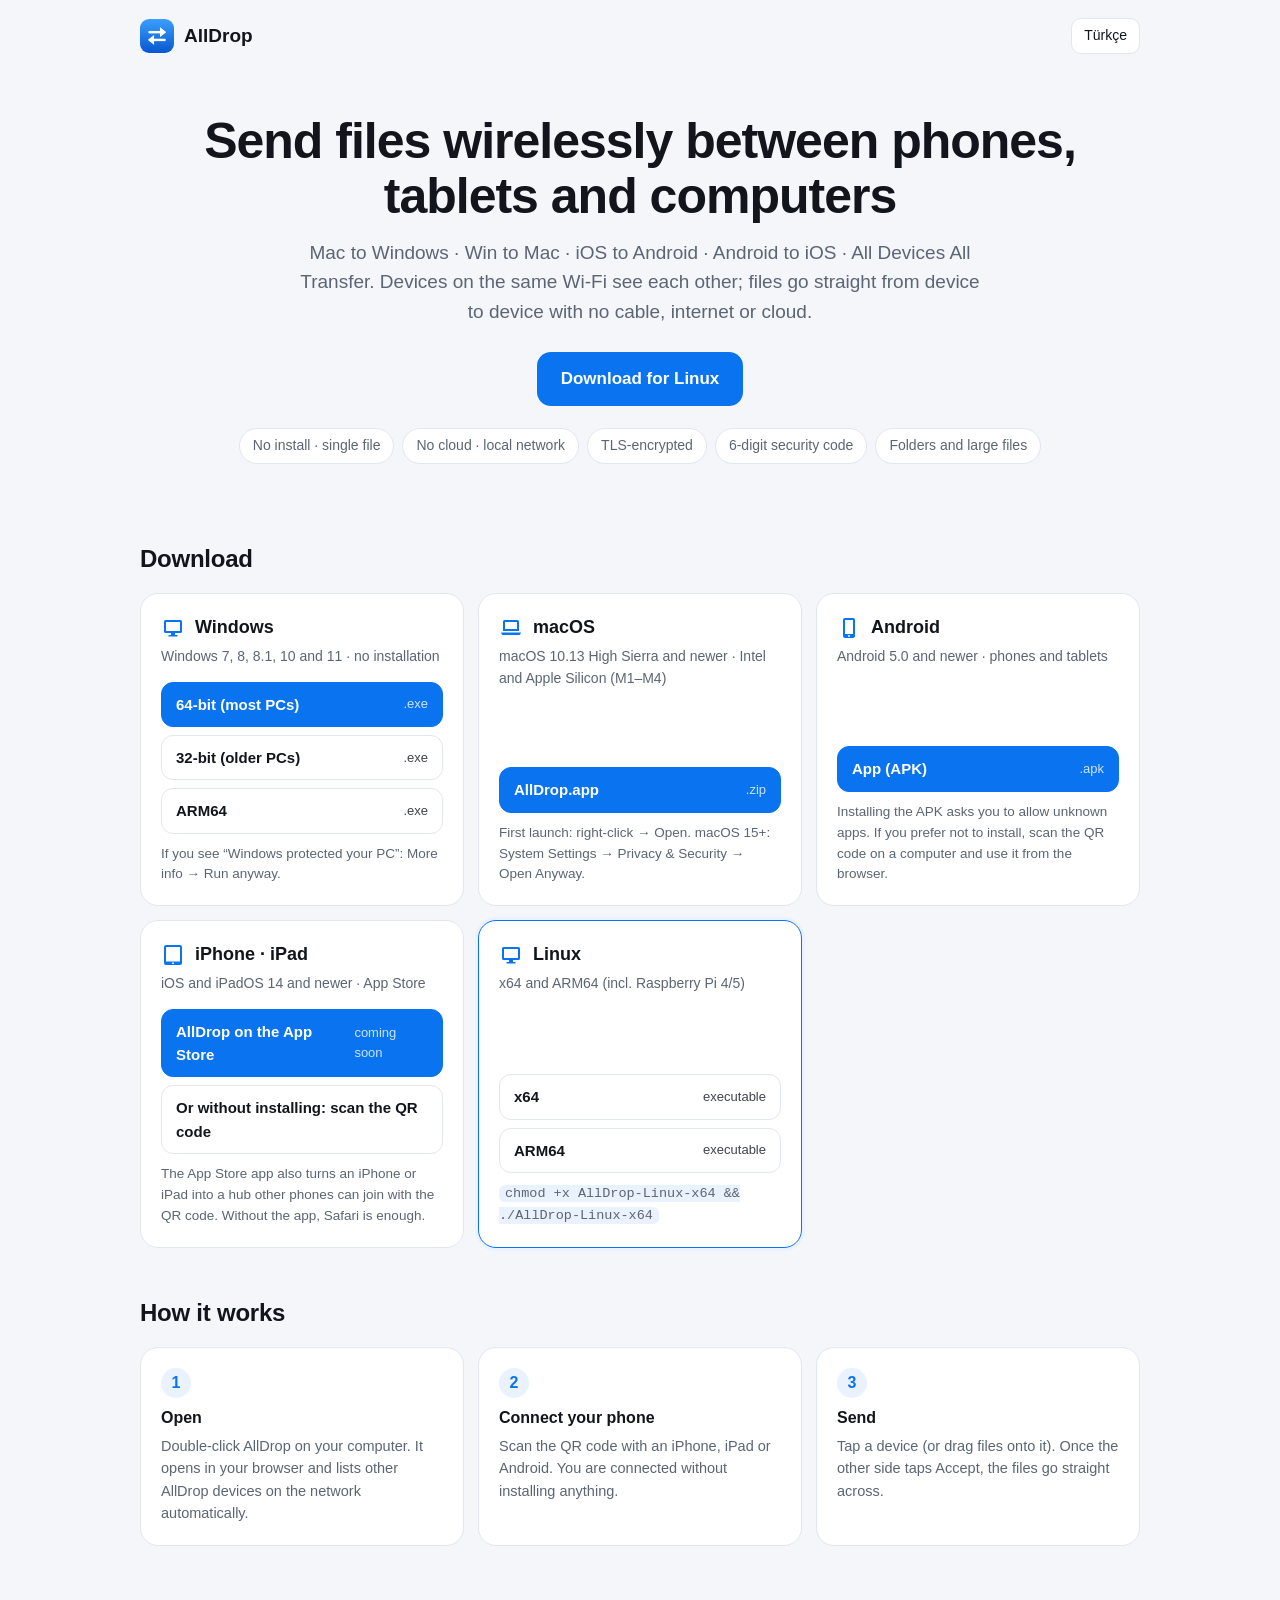
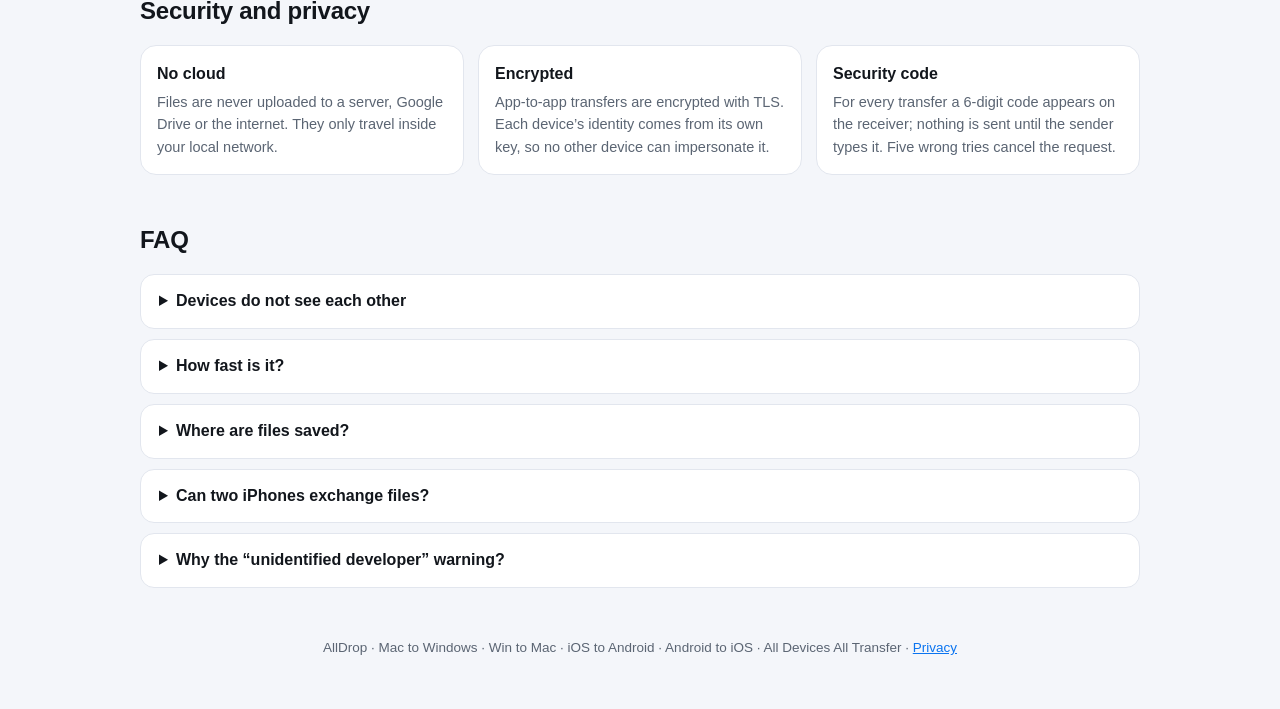
==== docs/index.html @ e640b865 "AllDrop: All Device 1.0.0" ====
<!doctype html>
<html lang="tr">
<head>
<meta charset="utf-8">
<meta name="viewport" content="width=device-width, initial-scale=1">
<title>AllDrop: All Device</title>
<meta name="description" content="Windows, Mac, Android, iPhone ve iPad arasında AirDrop gibi kablosuz dosya paylaşımı. Kurulum yok, bulut yok.">
<link rel="icon" type="image/png" href="icon-64.png">
<style>
:root {
  --bg: #f4f6fa; --card: #ffffff; --ink: #12161c; --muted: #5b6573; --line: #e2e6ee;
  --accent: #0a74f0; --accent-ink: #ffffff; --soft: #eaf2ff; --ok: #0f8a55;
}
@media (prefers-color-scheme: dark) {
  :root:not([data-theme="light"]) {
    --bg: #0e1116; --card: #161a21; --ink: #e9edf2; --muted: #9ba5b3; --line: #262d38;
    --accent: #3d95ff; --accent-ink: #ffffff; --soft: #15233a; --ok: #5fd39a;
  }
}
* { box-sizing: border-box; }
body { margin: 0; background: var(--bg); color: var(--ink); font: 16px/1.55 -apple-system, BlinkMacSystemFont, "Segoe UI", Roboto, "Helvetica Neue", Arial, sans-serif; }
a { color: var(--accent); }
.wrap { max-width: 1040px; margin: 0 auto; padding: 0 20px; }
header { display: flex; align-items: center; justify-content: space-between; padding: 18px 0; }
.logo { display: flex; align-items: center; gap: 10px; font-weight: 700; font-size: 19px; }
.logo img { width: 34px; height: 34px; border-radius: 9px; }
.lang { border: 1px solid var(--line); background: var(--card); color: var(--ink); border-radius: 10px; padding: 6px 12px; font: inherit; font-size: 14px; cursor: pointer; }
.hero { padding: 42px 0 30px; text-align: center; }
.hero h1 { font-size: clamp(30px, 5vw, 50px); line-height: 1.1; margin: 0 0 14px; letter-spacing: -.02em; }
.hero p { color: var(--muted); font-size: clamp(16px, 2.2vw, 19px); max-width: 700px; margin: 0 auto 26px; }
.cta { display: inline-flex; align-items: center; gap: 10px; background: var(--accent); color: var(--accent-ink); text-decoration: none; font-weight: 650; padding: 14px 24px; border-radius: 14px; font-size: 17px; }
.cta small { font-weight: 500; opacity: .85; }
.cta-note { color: var(--muted); font-size: 14px; margin-top: 12px; }
.pills { display: flex; flex-wrap: wrap; gap: 8px; justify-content: center; margin-top: 22px; }
.pill { border: 1px solid var(--line); background: var(--card); border-radius: 999px; padding: 6px 13px; font-size: 14px; color: var(--muted); }
h2 { font-size: 24px; margin: 46px 0 16px; letter-spacing: -.01em; }
.grid { display: grid; grid-template-columns: repeat(auto-fill, minmax(290px, 1fr)); gap: 14px; }
.card { background: var(--card); border: 1px solid var(--line); border-radius: 18px; padding: 20px; display: flex; flex-direction: column; }
.card.hl { border-color: var(--accent); box-shadow: 0 0 0 3px var(--soft); }
.card h3 { margin: 0 0 4px; font-size: 18px; display: flex; align-items: center; gap: 10px; }
.card h3 svg { width: 24px; height: 24px; color: var(--accent); flex-shrink: 0; }
.card .req { color: var(--muted); font-size: 14px; margin: 0 0 14px; }
.card .btns { display: flex; flex-direction: column; gap: 8px; margin-top: auto; }
.btn { display: flex; justify-content: space-between; align-items: center; text-decoration: none; border: 1px solid var(--line); border-radius: 12px; padding: 10px 14px; color: var(--ink); font-weight: 600; font-size: 15px; }
.btn:hover { border-color: var(--accent); }
.btn.primary { background: var(--accent); border-color: var(--accent); color: var(--accent-ink); }
.btn span { font-weight: 500; font-size: 13px; opacity: .8; }
.note { font-size: 13.5px; color: var(--muted); margin: 10px 0 0; }
.steps { counter-reset: s; display: grid; grid-template-columns: repeat(auto-fit, minmax(240px, 1fr)); gap: 14px; }
.step { background: var(--card); border: 1px solid var(--line); border-radius: 18px; padding: 20px; }
.step::before { counter-increment: s; content: counter(s); display: inline-flex; width: 30px; height: 30px; border-radius: 50%; background: var(--soft); color: var(--accent); align-items: center; justify-content: center; font-weight: 700; margin-bottom: 8px; }
.step h4 { margin: 0 0 4px; font-size: 16px; }
.step p { margin: 0; color: var(--muted); font-size: 14.5px; }
details { background: var(--card); border: 1px solid var(--line); border-radius: 14px; padding: 14px 18px; margin-bottom: 10px; }
summary { cursor: pointer; font-weight: 600; }
details p, details li { color: var(--muted); font-size: 15px; }
code { font-family: ui-monospace, SFMono-Regular, Menlo, Consolas, monospace; font-size: 13.5px; background: var(--soft); padding: 1px 6px; border-radius: 6px; }
.sec { display: grid; grid-template-columns: repeat(auto-fit, minmax(220px, 1fr)); gap: 14px; }
.sec div { background: var(--card); border: 1px solid var(--line); border-radius: 16px; padding: 16px; }
.sec b { display: block; margin-bottom: 4px; }
.sec p { margin: 0; color: var(--muted); font-size: 14.5px; }
footer { color: var(--muted); font-size: 13.5px; text-align: center; padding: 40px 0 50px; }
@media (max-width: 600px) { .wrap { padding: 0 16px; } .hero { padding-top: 22px; } }
</style>
</head>
<body>
<div class="wrap">
  <header>
    <div class="logo"><img src="icon-64.png" alt="">AllDrop</div>
    <button class="lang" id="lang" type="button">English</button>
  </header>

  <section class="hero">
    <h1 data-t="h1">Telefon, tablet ve bilgisayar arasında kablosuz dosya gönderin</h1>
    <p data-t="sub">Mac to Windows · Win to Mac · iOS to Android · Android to iOS · All Devices All Transfer. Aynı Wi-Fi'deki cihazlar birbirini görür; dosyalar kablo, internet ya da bulut olmadan doğrudan cihazdan cihaza gider.</p>
    <a class="cta" id="cta" href="#indir"><span data-t="ctaAll">İndirmeler</span></a>
    <div class="cta-note" id="ctaNote"></div>
    <div class="pills">
      <span class="pill" data-t="p1">Kurulum yok · tek dosya</span>
      <span class="pill" data-t="p2">Bulut yok · yerel ağ</span>
      <span class="pill" data-t="p3">TLS şifreli</span>
      <span class="pill" data-t="p4">6 haneli güvenlik kodu</span>
      <span class="pill" data-t="p5">Klasör ve büyük dosya</span>
    </div>
  </section>

  <h2 id="indir" data-t="dl">İndir</h2>
  <div class="grid">
    <div class="card" data-os="windows">
      <h3><svg viewBox="0 0 24 24"><path fill="currentColor" d="M4.5 4h15A1.5 1.5 0 0 1 21 5.5v10a1.5 1.5 0 0 1-1.5 1.5H14v2h2.5v1.5h-9V19H10v-2H4.5A1.5 1.5 0 0 1 3 15.5v-10A1.5 1.5 0 0 1 4.5 4zM5 6v9h14V6H5z"/></svg>Windows</h3>
      <p class="req" data-t="winReq">Windows 7, 8, 8.1, 10 ve 11 · kurulum gerektirmez</p>
      <div class="btns">
        <a class="btn primary" data-file="AllDrop-Windows-64bit.exe" href="#"><b data-t="w64">64 bit (çoğu bilgisayar)</b><span>.exe</span></a>
        <a class="btn" data-file="AllDrop-Windows-32bit.exe" href="#"><b data-t="w32">32 bit (eski bilgisayarlar)</b><span>.exe</span></a>
        <a class="btn" data-file="AllDrop-Windows-ARM64.exe" href="#"><b>ARM64</b><span>.exe</span></a>
      </div>
      <p class="note" data-t="winNote">“Windows bilgisayarınızı korudu” uyarısında: Ek bilgi → Yine de çalıştır.</p>
    </div>
    <div class="card" data-os="mac">
      <h3><svg viewBox="0 0 24 24"><path fill="currentColor" d="M5.5 4h13A1.5 1.5 0 0 1 20 5.5V15H4V5.5A1.5 1.5 0 0 1 5.5 4zM6 6v7h12V6H6zM2 16.5h20l-.6 1.6a1.5 1.5 0 0 1-1.4.9H4a1.5 1.5 0 0 1-1.4-.9L2 16.5z"/></svg>macOS</h3>
      <p class="req" data-t="macReq">macOS 10.13 High Sierra ve sonrası · Intel ve Apple Silicon (M1–M4)</p>
      <div class="btns">
        <a class="btn primary" data-file="AllDrop-macOS.zip" href="#"><b data-t="macBtn">AllDrop.app</b><span>.zip</span></a>
      </div>
      <p class="note" data-t="macNote">İlk açılışta: sağ tık → Aç. macOS 15+: Sistem Ayarları → Gizlilik ve Güvenlik → Yine de Aç.</p>
    </div>
    <div class="card" data-os="android">
      <h3><svg viewBox="0 0 24 24"><path fill="currentColor" d="M8 2h8a2 2 0 0 1 2 2v16a2 2 0 0 1-2 2H8a2 2 0 0 1-2-2V4a2 2 0 0 1 2-2zm0 2v14h8V4H8zm4 15a1 1 0 1 0 0 2 1 1 0 0 0 0-2z"/></svg>Android</h3>
      <p class="req" data-t="andReq">Android 5.0 ve sonrası · telefon ve tablet</p>
      <div class="btns">
        <a class="btn primary" data-file="AllDrop-Android.apk" data-ci="1" href="#"><b data-t="apk">Uygulama (APK)</b><span>.apk</span></a>
      </div>
      <p class="note" data-t="andNote">APK yüklerken “bilinmeyen uygulamalara izin ver” istenir. Kurmak istemezseniz bilgisayardaki QR kodu okutup tarayıcıdan da kullanabilirsiniz.</p>
    </div>
    <div class="card" data-os="ios">
      <h3><svg viewBox="0 0 24 24"><path fill="currentColor" d="M5 2h14a2 2 0 0 1 2 2v16a2 2 0 0 1-2 2H5a2 2 0 0 1-2-2V4a2 2 0 0 1 2-2zm0 2v14.5h14V4H5zm7 15.3a.9.9 0 1 0 0 1.8.9.9 0 0 0 0-1.8z"/></svg>iPhone · iPad</h3>
      <p class="req" data-t="iosReq">iOS ve iPadOS 14 ve sonrası · App Store</p>
      <div class="btns">
        <a class="btn primary" id="appStore" href="#"><b data-t="iosBtn">App Store'da AllDrop</b><span data-t="soon">yakında</span></a>
        <div class="btn"><b data-t="iosWeb">Ya da kurmadan: QR kodu kamerayla okutun</b></div>
      </div>
      <p class="note" data-t="iosNote">App Store uygulaması iPhone ve iPad'i de bir merkez yapar: diğer telefonlar ona QR ile bağlanabilir. Uygulamasız kullanımda Safari yeterlidir.</p>
    </div>
    <div class="card" data-os="linux">
      <h3><svg viewBox="0 0 24 24"><path fill="currentColor" d="M4.5 4h15A1.5 1.5 0 0 1 21 5.5v10a1.5 1.5 0 0 1-1.5 1.5H14v2h2.5v1.5h-9V19H10v-2H4.5A1.5 1.5 0 0 1 3 15.5v-10A1.5 1.5 0 0 1 4.5 4zM5 6v9h14V6H5z"/></svg>Linux</h3>
      <p class="req" data-t="linReq">x64 ve ARM64 (Raspberry Pi 4/5 dahil)</p>
      <div class="btns">
        <a class="btn" data-file="AllDrop-Linux-x64" href="#"><b>x64</b><span data-t="bin">çalıştırılabilir dosya</span></a>
        <a class="btn" data-file="AllDrop-Linux-ARM64" href="#"><b>ARM64</b><span data-t="bin">çalıştırılabilir dosya</span></a>
      </div>
      <p class="note"><code>chmod +x AllDrop-Linux-x64 && ./AllDrop-Linux-x64</code></p>
    </div>
  </div>

  <h2 data-t="how">Nasıl kullanılır?</h2>
  <div class="steps">
    <div class="step"><h4 data-t="s1h">Açın</h4><p data-t="s1">Bilgisayarda AllDrop'e çift tıklayın. Tarayıcınızda AllDrop ekranı açılır; aynı ağdaki diğer AllDrop'ler kendiliğinden listelenir.</p></div>
    <div class="step"><h4 data-t="s2h">Telefonu bağlayın</h4><p data-t="s2">iPhone, iPad ya da Android ile ekrandaki QR kodu okutun. Hiçbir şey kurmadan bağlanırsınız.</p></div>
    <div class="step"><h4 data-t="s3h">Gönderin</h4><p data-t="s3">Bir cihaza dokunun (ya da dosyaları üzerine sürükleyin). Karşı taraf “Kabul et” deyince dosyalar doğrudan aktarılır.</p></div>
  </div>

  <h2 data-t="secH">Güvenlik ve gizlilik</h2>
  <div class="sec">
    <div><b data-t="sec1h">Bulut yok</b><p data-t="sec1">Dosyalar hiçbir sunucuya, Google Drive'a ya da internete yüklenmez. Yalnızca yerel ağınızda dolaşır.</p></div>
    <div><b data-t="sec2h">Şifreli</b><p data-t="sec2">Uygulamalar arası aktarım TLS ile şifrelenir. Her cihazın kimliği kendi anahtarından türetilir, başka bir cihaz onu taklit edemez.</p></div>
    <div><b data-t="sec3h">Güvenlik kodu</b><p data-t="sec3">Her gönderimde alıcının ekranında 6 haneli bir kod çıkar; gönderen bu kodu girmeden aktarım başlamaz. Beş yanlış denemede istek iptal olur.</p></div>
  </div>

  <h2 data-t="faqH">Sık sorulanlar</h2>
  <details><summary data-t="f1q">Cihazlar birbirini görmüyor</summary><p data-t="f1a">İki cihazın da aynı Wi-Fi ağında olduğundan emin olun (misafir ağları cihazları birbirinden ayırabilir). Windows'ta Ayarlar → “Windows Güvenlik Duvarı izni ver” düğmesini kullanın. Hâlâ görünmüyorsa Ayarlar → “IP adresiyle cihaz ekle” ile karşı cihazın adresini yazın.</p></details>
  <details><summary data-t="f2q">Ne kadar hızlı?</summary><p data-t="f2a">Ağınızın izin verdiği en yüksek hızda. Uygulama tek başına saniyede yüzlerce MB aktarabiliyor; gerçek sınır Wi-Fi'nizdir. 5 GHz ya da Wi-Fi 6 ağlarda saniyede 30–100 MB tipiktir; kablolu bağlantı daha da hızlıdır.</p></details>
  <details><summary data-t="f3q">Dosyalar nereye kaydedilir?</summary><p data-t="f3a">Bilgisayarda İndirilenler/AllDrop klasörüne (Ayarlar'dan değiştirilebilir). Android'de Download/AllDrop klasörüne. iPhone/iPad'de dosyaya dokunup “İndir” dediğinizde Dosyalar uygulamasına; fotoğrafları “Aç” ile açıp Fotoğraflar'a kaydedebilirsiniz.</p></details>
  <details><summary data-t="f4q">İki iPhone arasında gönderebilir miyim?</summary><p data-t="f4a">Evet, ağda AllDrop açık bir bilgisayar ya da Android telefon olduğunda. İki iPhone da onun QR kodunu okutur ve birbirini listede görür. Aktarım yine yalnızca yerel ağ içinde olur. iPhone'lar arka planda sunucu çalıştıramadığı için bu aracı cihaz gerekir.</p></details>
  <details><summary data-t="f5q">Neden “tanınmayan geliştirici” uyarısı çıkıyor?</summary><p data-t="f5a">Uygulama ücretli Apple/Microsoft imza sertifikalarıyla imzalanmadığı için işletim sistemi ilk açılışta bir kez sorar. Kaynak kodu açıktır; dosyaların SHA-256 değerleri SHA256SUMS.txt içindedir.</p></details>

  <footer>AllDrop · <span data-t="foot">Mac to Windows · Win to Mac · iOS to Android · Android to iOS · All Devices All Transfer</span> · <a href="privacy.html" data-t="privacy">Gizlilik</a></footer>
</div>

<script>
// Set REPO to "owner/repository" to point the buttons at GitHub Releases.
// On GitHub Pages it is detected automatically; otherwise files are expected in ./downloads/.
var REPO = '';
// Set to the App Store link once the app is live, e.g. https://apps.apple.com/app/id1234567890
var APP_STORE = '';
var EN = {
  h1: 'Send files wirelessly between phones, tablets and computers',
  sub: 'Mac to Windows · Win to Mac · iOS to Android · Android to iOS · All Devices All Transfer. Devices on the same Wi-Fi see each other; files go straight from device to device with no cable, internet or cloud.',
  ctaAll: 'Downloads', p1: 'No install · single file', p2: 'No cloud · local network', p3: 'TLS-encrypted', p4: '6-digit security code', p5: 'Folders and large files',
  dl: 'Download', winReq: 'Windows 7, 8, 8.1, 10 and 11 · no installation', w64: '64-bit (most PCs)', w32: '32-bit (older PCs)',
  winNote: 'If you see “Windows protected your PC”: More info → Run anyway.',
  macReq: 'macOS 10.13 High Sierra and newer · Intel and Apple Silicon (M1–M4)', macBtn: 'AllDrop.app',
  macNote: 'First launch: right-click → Open. macOS 15+: System Settings → Privacy & Security → Open Anyway.',
  andReq: 'Android 5.0 and newer · phones and tablets', apk: 'App (APK)',
  andNote: 'Installing the APK asks you to allow unknown apps. If you prefer not to install, scan the QR code on a computer and use it from the browser.',
  iosReq: 'iOS and iPadOS 14 and newer · App Store', iosBtn: 'AllDrop on the App Store', soon: 'coming soon', iosWeb: 'Or without installing: scan the QR code',
  iosNote: 'The App Store app also turns an iPhone or iPad into a hub other phones can join with the QR code. Without the app, Safari is enough.',
  linReq: 'x64 and ARM64 (incl. Raspberry Pi 4/5)', bin: 'executable',
  how: 'How it works', s1h: 'Open', s1: 'Double-click AllDrop on your computer. It opens in your browser and lists other AllDrop devices on the network automatically.',
  s2h: 'Connect your phone', s2: 'Scan the QR code with an iPhone, iPad or Android. You are connected without installing anything.',
  s3h: 'Send', s3: 'Tap a device (or drag files onto it). Once the other side taps Accept, the files go straight across.',
  secH: 'Security and privacy', sec1h: 'No cloud', sec1: 'Files are never uploaded to a server, Google Drive or the internet. They only travel inside your local network.',
  sec2h: 'Encrypted', sec2: 'App-to-app transfers are encrypted with TLS. Each device’s identity comes from its own key, so no other device can impersonate it.',
  sec3h: 'Security code', sec3: 'For every transfer a 6-digit code appears on the receiver; nothing is sent until the sender types it. Five wrong tries cancel the request.',
  faqH: 'FAQ', f1q: 'Devices do not see each other',
  f1a: 'Make sure both are on the same Wi-Fi (guest networks may isolate devices). On Windows use Settings → “Allow through Windows Firewall”. If needed, use Settings → “Add a device by IP address”.',
  f2q: 'How fast is it?', f2a: 'As fast as your network allows. The app itself moves hundreds of MB per second; your Wi-Fi is the real limit. 30–100 MB/s is typical on 5 GHz or Wi-Fi 6, and wired is faster still.',
  f3q: 'Where are files saved?', f3a: 'On computers in Downloads/AllDrop (changeable in Settings). On Android in Download/AllDrop. On iPhone/iPad tap Download to save to the Files app, or Open a photo to save it to Photos.',
  f4q: 'Can two iPhones exchange files?', f4a: 'Yes, when a computer or Android phone running AllDrop is on the network: both iPhones scan its QR code and see each other. Transfers still stay inside the local network; the helper is needed because iPhones cannot run a background server.',
  f5q: 'Why the “unidentified developer” warning?', f5a: 'The app is not signed with paid Apple/Microsoft certificates, so the system asks once on first launch. The source code is open and SHA-256 checksums are in SHA256SUMS.txt.',
  foot: 'Mac to Windows · Win to Mac · iOS to Android · Android to iOS · All Devices All Transfer', privacy: 'Privacy'
};
var TR = {};
var nodes = document.querySelectorAll('[data-t]');
for (var i = 0; i < nodes.length; i++) TR[nodes[i].getAttribute('data-t')] = nodes[i].innerHTML;
var lang = (navigator.language || 'tr').toLowerCase().indexOf('tr') === 0 ? 'tr' : 'en';
try { lang = localStorage.getItem('ad_site_lang') || lang; } catch (e) {}

function base() {
  if (REPO) return 'https://github.com/' + REPO + '/releases/latest/download/';
  var h = location.hostname;
  if (/\.github\.io$/.test(h)) {
    var owner = h.split('.')[0];
    var repo = location.pathname.split('/')[1] || h;
    return 'https://github.com/' + owner + '/' + repo + '/releases/latest/download/';
  }
  return 'downloads/';
}
function detect() {
  var ua = navigator.userAgent;
  if (/iPhone|iPad|iPod/.test(ua) || (/Macintosh/.test(ua) && navigator.maxTouchPoints > 1)) return 'ios';
  if (/Android/.test(ua)) return 'android';
  if (/Windows/.test(ua)) return 'windows';
  if (/Macintosh/.test(ua)) return 'mac';
  if (/Linux|X11/.test(ua)) return 'linux';
  return '';
}
function apply() {
  var dict = lang === 'en' ? EN : TR;
  for (var i = 0; i < nodes.length; i++) {
    var k = nodes[i].getAttribute('data-t');
    if (dict[k]) nodes[i].innerHTML = dict[k];
  }
  document.documentElement.lang = lang;
  document.getElementById('lang').textContent = lang === 'en' ? 'Türkçe' : 'English';
  var os = detect(), cta = document.getElementById('cta'), note = document.getElementById('ctaNote');
  var labels = {
    windows: [lang === 'en' ? 'Download for Windows' : 'Windows için indir', 'AllDrop-Windows-64bit.exe'],
    mac: [lang === 'en' ? 'Download for Mac' : 'Mac için indir', 'AllDrop-macOS.zip'],
    android: [lang === 'en' ? 'Download for Android' : 'Android için indir', 'AllDrop-Android.apk'],
    linux: [lang === 'en' ? 'Download for Linux' : 'Linux için indir', 'AllDrop-Linux-x64']
  };
  if (labels[os]) {
    cta.innerHTML = labels[os][0];
    cta.href = base() + labels[os][1];
    note.textContent = '';
  } else if (os === 'ios') {
    cta.innerHTML = lang === 'en' ? 'AllDrop for iPhone and iPad' : 'iPhone ve iPad için AllDrop';
    cta.href = APP_STORE || '#indir';
    note.textContent = APP_STORE ? '' : (lang === 'en' ? 'Coming to the App Store. Until then, scan the QR code shown by AllDrop on another device.' : 'App Store’a geliyor. O zamana kadar başka bir cihazdaki AllDrop QR kodunu okutun.');
  }
  var cards = document.querySelectorAll('[data-os]');
  for (var c = 0; c < cards.length; c++) cards[c].className = 'card' + (cards[c].getAttribute('data-os') === os ? ' hl' : '');
  var as = document.getElementById('appStore');
  if (APP_STORE) { as.href = APP_STORE; as.querySelector('span').textContent = ''; } else { as.removeAttribute('href'); }
  var links = document.querySelectorAll('[data-file]');
  for (var l = 0; l < links.length; l++) links[l].href = base() + links[l].getAttribute('data-file');
}
document.getElementById('lang').onclick = function () {
  lang = lang === 'en' ? 'tr' : 'en';
  try { localStorage.setItem('ad_site_lang', lang); } catch (e) {}
  apply();
};
apply();
</script>
</body>
</html>
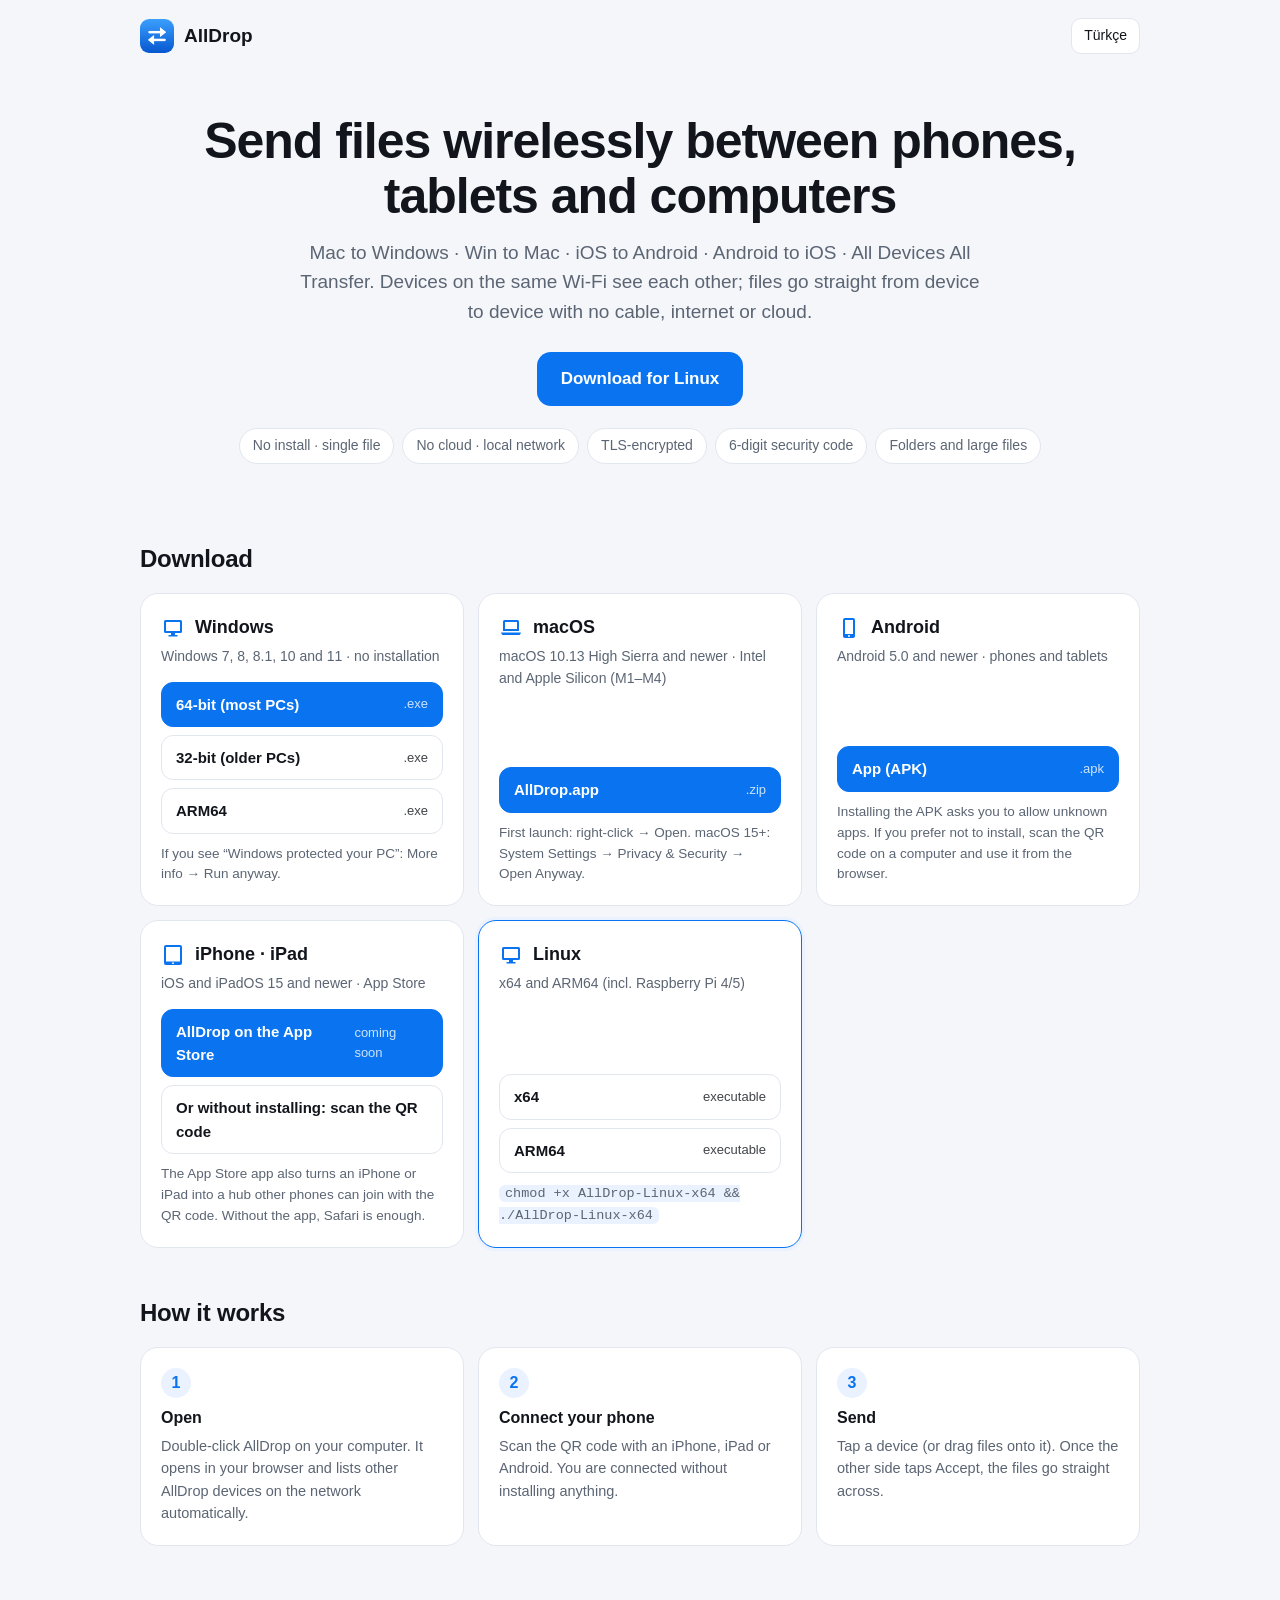
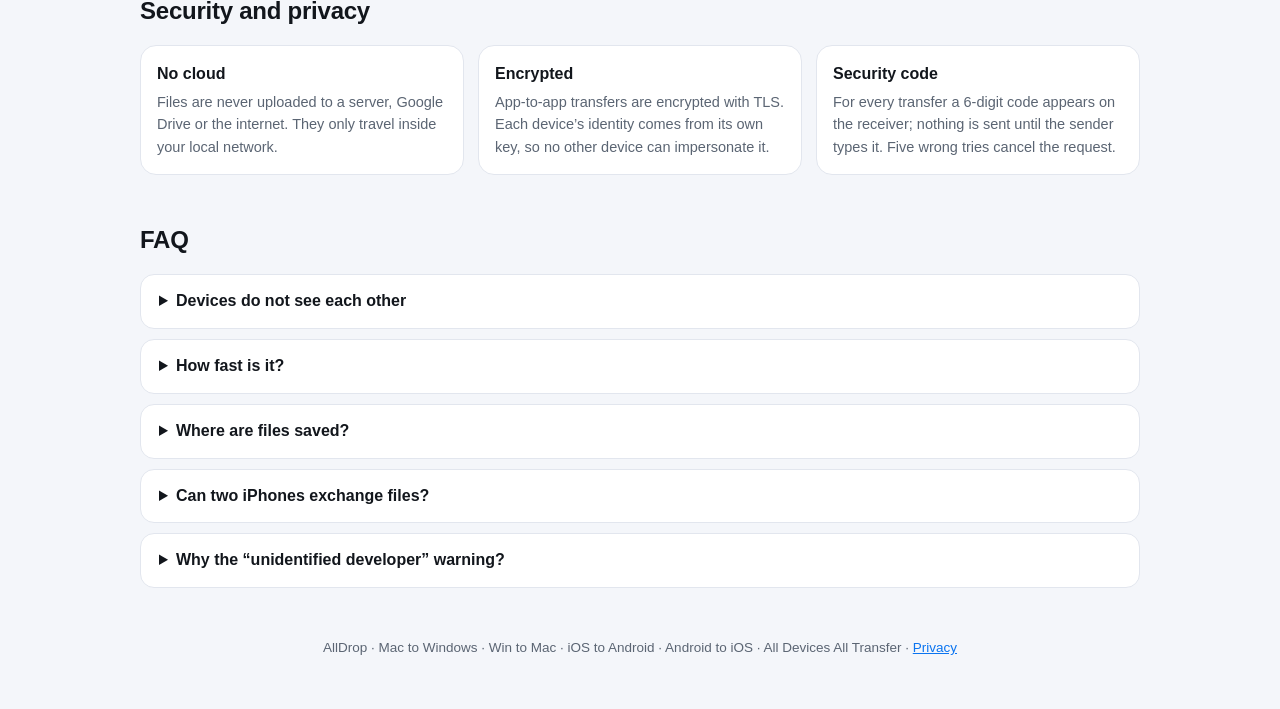
==== commit b24c7133: "Fix release upload, build iOS on macOS 26 (Xcode 26), iOS 15+" ====
--- a/docs/index.html
+++ b/docs/index.html
@@ -114,7 +114,7 @@
     </div>
     <div class="card" data-os="ios">
       <h3><svg viewBox="0 0 24 24"><path fill="currentColor" d="M5 2h14a2 2 0 0 1 2 2v16a2 2 0 0 1-2 2H5a2 2 0 0 1-2-2V4a2 2 0 0 1 2-2zm0 2v14.5h14V4H5zm7 15.3a.9.9 0 1 0 0 1.8.9.9 0 0 0 0-1.8z"/></svg>iPhone · iPad</h3>
-      <p class="req" data-t="iosReq">iOS ve iPadOS 14 ve sonrası · App Store</p>
+      <p class="req" data-t="iosReq">iOS ve iPadOS 15 ve sonrası · App Store</p>
       <div class="btns">
         <a class="btn primary" id="appStore" href="#"><b data-t="iosBtn">App Store'da AllDrop</b><span data-t="soon">yakında</span></a>
         <div class="btn"><b data-t="iosWeb">Ya da kurmadan: QR kodu kamerayla okutun</b></div>
@@ -172,7 +172,7 @@
   macNote: 'First launch: right-click → Open. macOS 15+: System Settings → Privacy & Security → Open Anyway.',
   andReq: 'Android 5.0 and newer · phones and tablets', apk: 'App (APK)',
   andNote: 'Installing the APK asks you to allow unknown apps. If you prefer not to install, scan the QR code on a computer and use it from the browser.',
-  iosReq: 'iOS and iPadOS 14 and newer · App Store', iosBtn: 'AllDrop on the App Store', soon: 'coming soon', iosWeb: 'Or without installing: scan the QR code',
+  iosReq: 'iOS and iPadOS 15 and newer · App Store', iosBtn: 'AllDrop on the App Store', soon: 'coming soon', iosWeb: 'Or without installing: scan the QR code',
   iosNote: 'The App Store app also turns an iPhone or iPad into a hub other phones can join with the QR code. Without the app, Safari is enough.',
   linReq: 'x64 and ARM64 (incl. Raspberry Pi 4/5)', bin: 'executable',
   how: 'How it works', s1h: 'Open', s1: 'Double-click AllDrop on your computer. It opens in your browser and lists other AllDrop devices on the network automatically.',
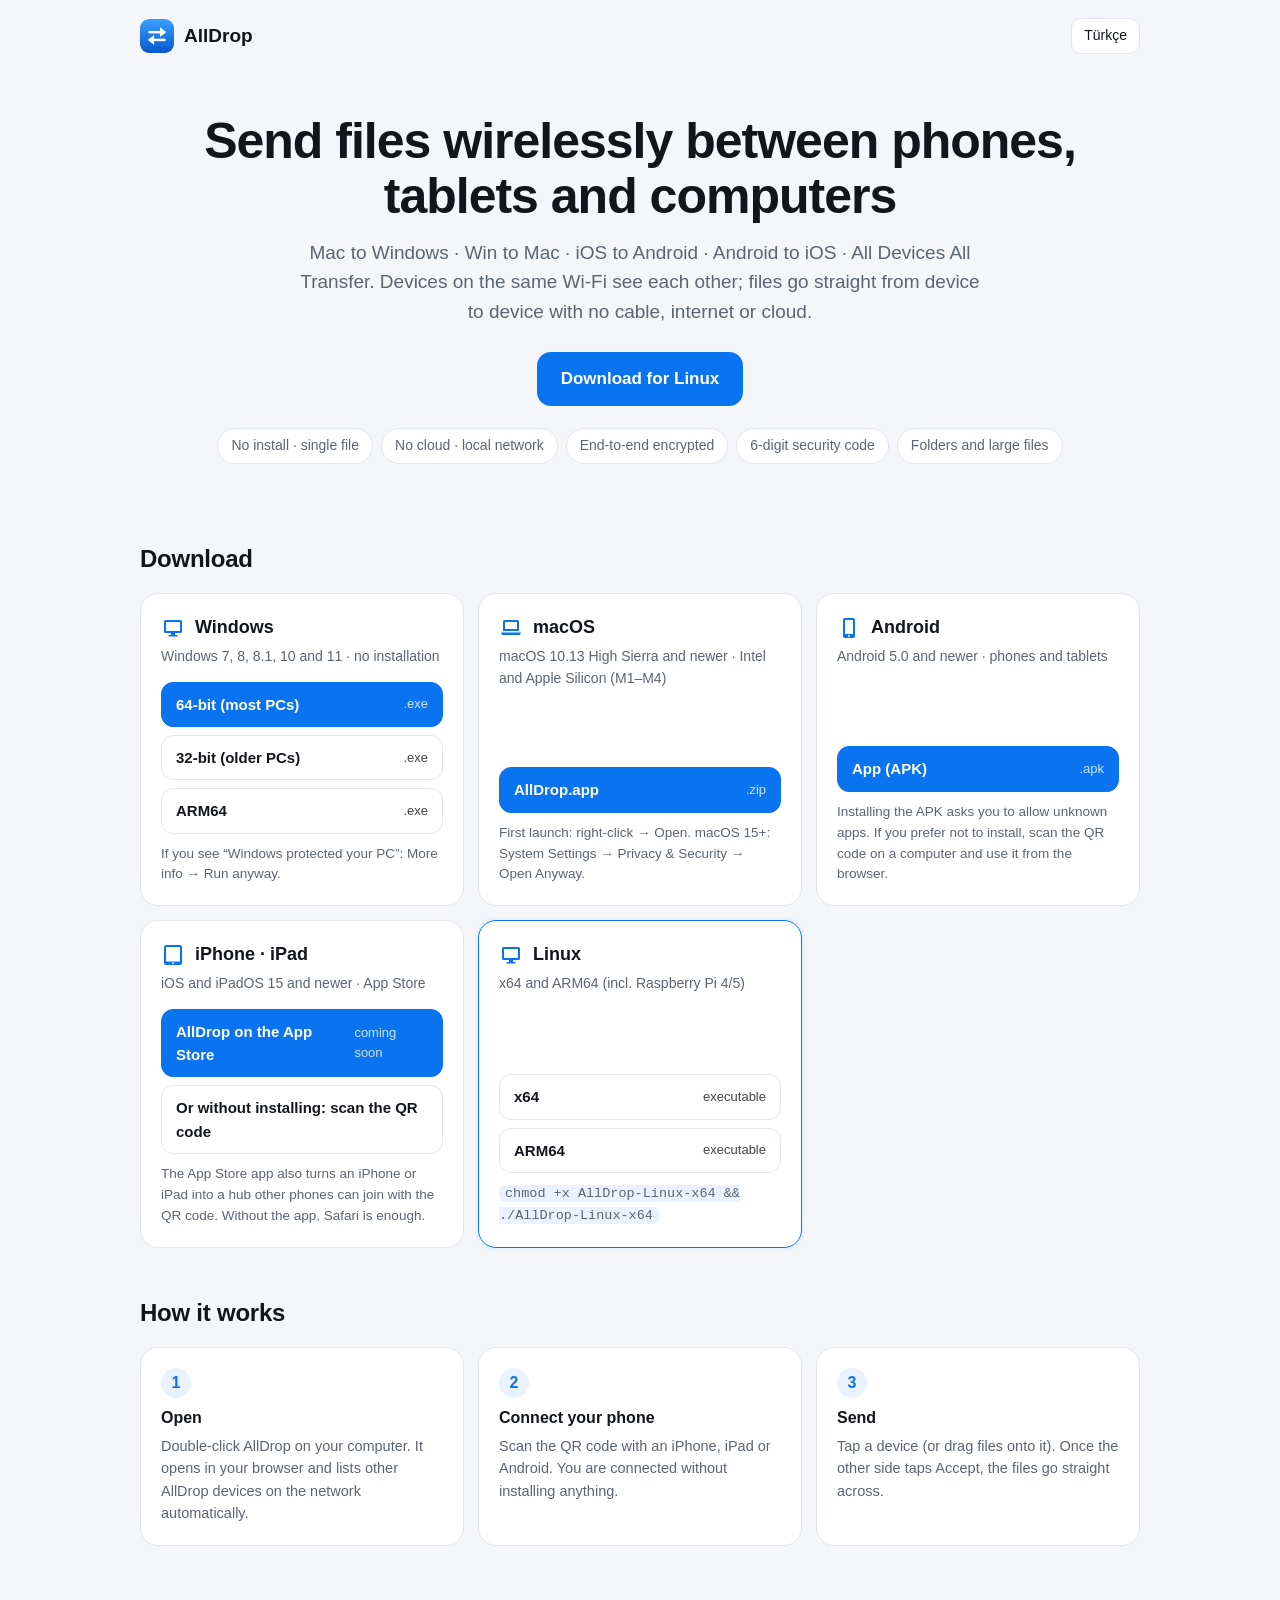
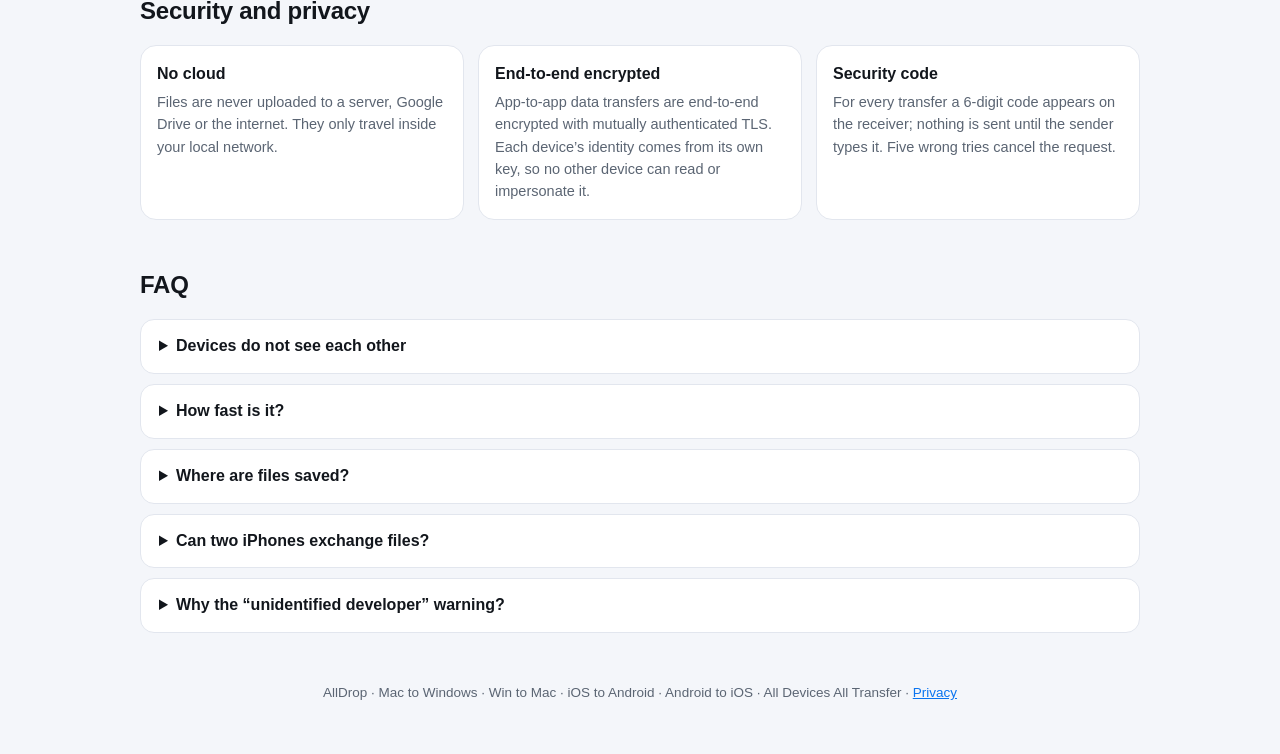
==== commit f4f111f3: "i18n: English default + 7-language selector (ES/DE/FR/AR/ZH, RTL); end-to-end-encrypted wording" ====
--- a/docs/index.html
+++ b/docs/index.html
@@ -78,7 +78,7 @@
     <div class="pills">
       <span class="pill" data-t="p1">Kurulum yok · tek dosya</span>
       <span class="pill" data-t="p2">Bulut yok · yerel ağ</span>
-      <span class="pill" data-t="p3">TLS şifreli</span>
+      <span class="pill" data-t="p3">Uçtan uca şifreli</span>
       <span class="pill" data-t="p4">6 haneli güvenlik kodu</span>
       <span class="pill" data-t="p5">Klasör ve büyük dosya</span>
     </div>
@@ -142,7 +142,7 @@
   <h2 data-t="secH">Güvenlik ve gizlilik</h2>
   <div class="sec">
     <div><b data-t="sec1h">Bulut yok</b><p data-t="sec1">Dosyalar hiçbir sunucuya, Google Drive'a ya da internete yüklenmez. Yalnızca yerel ağınızda dolaşır.</p></div>
-    <div><b data-t="sec2h">Şifreli</b><p data-t="sec2">Uygulamalar arası aktarım TLS ile şifrelenir. Her cihazın kimliği kendi anahtarından türetilir, başka bir cihaz onu taklit edemez.</p></div>
+    <div><b data-t="sec2h">Uçtan uca şifreli</b><p data-t="sec2">Uygulamalar arası veri aktarımı uçtan uca, karşılıklı TLS ile şifrelenir. Her cihazın kimliği kendi anahtarından türetilir; başka hiçbir cihaz onu okuyamaz ya da taklit edemez.</p></div>
     <div><b data-t="sec3h">Güvenlik kodu</b><p data-t="sec3">Her gönderimde alıcının ekranında 6 haneli bir kod çıkar; gönderen bu kodu girmeden aktarım başlamaz. Beş yanlış denemede istek iptal olur.</p></div>
   </div>
 
@@ -165,7 +165,7 @@
 var EN = {
   h1: 'Send files wirelessly between phones, tablets and computers',
   sub: 'Mac to Windows · Win to Mac · iOS to Android · Android to iOS · All Devices All Transfer. Devices on the same Wi-Fi see each other; files go straight from device to device with no cable, internet or cloud.',
-  ctaAll: 'Downloads', p1: 'No install · single file', p2: 'No cloud · local network', p3: 'TLS-encrypted', p4: '6-digit security code', p5: 'Folders and large files',
+  ctaAll: 'Downloads', p1: 'No install · single file', p2: 'No cloud · local network', p3: 'End-to-end encrypted', p4: '6-digit security code', p5: 'Folders and large files',
   dl: 'Download', winReq: 'Windows 7, 8, 8.1, 10 and 11 · no installation', w64: '64-bit (most PCs)', w32: '32-bit (older PCs)',
   winNote: 'If you see “Windows protected your PC”: More info → Run anyway.',
   macReq: 'macOS 10.13 High Sierra and newer · Intel and Apple Silicon (M1–M4)', macBtn: 'AllDrop.app',
@@ -179,7 +179,7 @@
   s2h: 'Connect your phone', s2: 'Scan the QR code with an iPhone, iPad or Android. You are connected without installing anything.',
   s3h: 'Send', s3: 'Tap a device (or drag files onto it). Once the other side taps Accept, the files go straight across.',
   secH: 'Security and privacy', sec1h: 'No cloud', sec1: 'Files are never uploaded to a server, Google Drive or the internet. They only travel inside your local network.',
-  sec2h: 'Encrypted', sec2: 'App-to-app transfers are encrypted with TLS. Each device’s identity comes from its own key, so no other device can impersonate it.',
+  sec2h: 'End-to-end encrypted', sec2: 'App-to-app data transfers are end-to-end encrypted with mutually authenticated TLS. Each device’s identity comes from its own key, so no other device can read or impersonate it.',
   sec3h: 'Security code', sec3: 'For every transfer a 6-digit code appears on the receiver; nothing is sent until the sender types it. Five wrong tries cancel the request.',
   faqH: 'FAQ', f1q: 'Devices do not see each other',
   f1a: 'Make sure both are on the same Wi-Fi (guest networks may isolate devices). On Windows use Settings → “Allow through Windows Firewall”. If needed, use Settings → “Add a device by IP address”.',
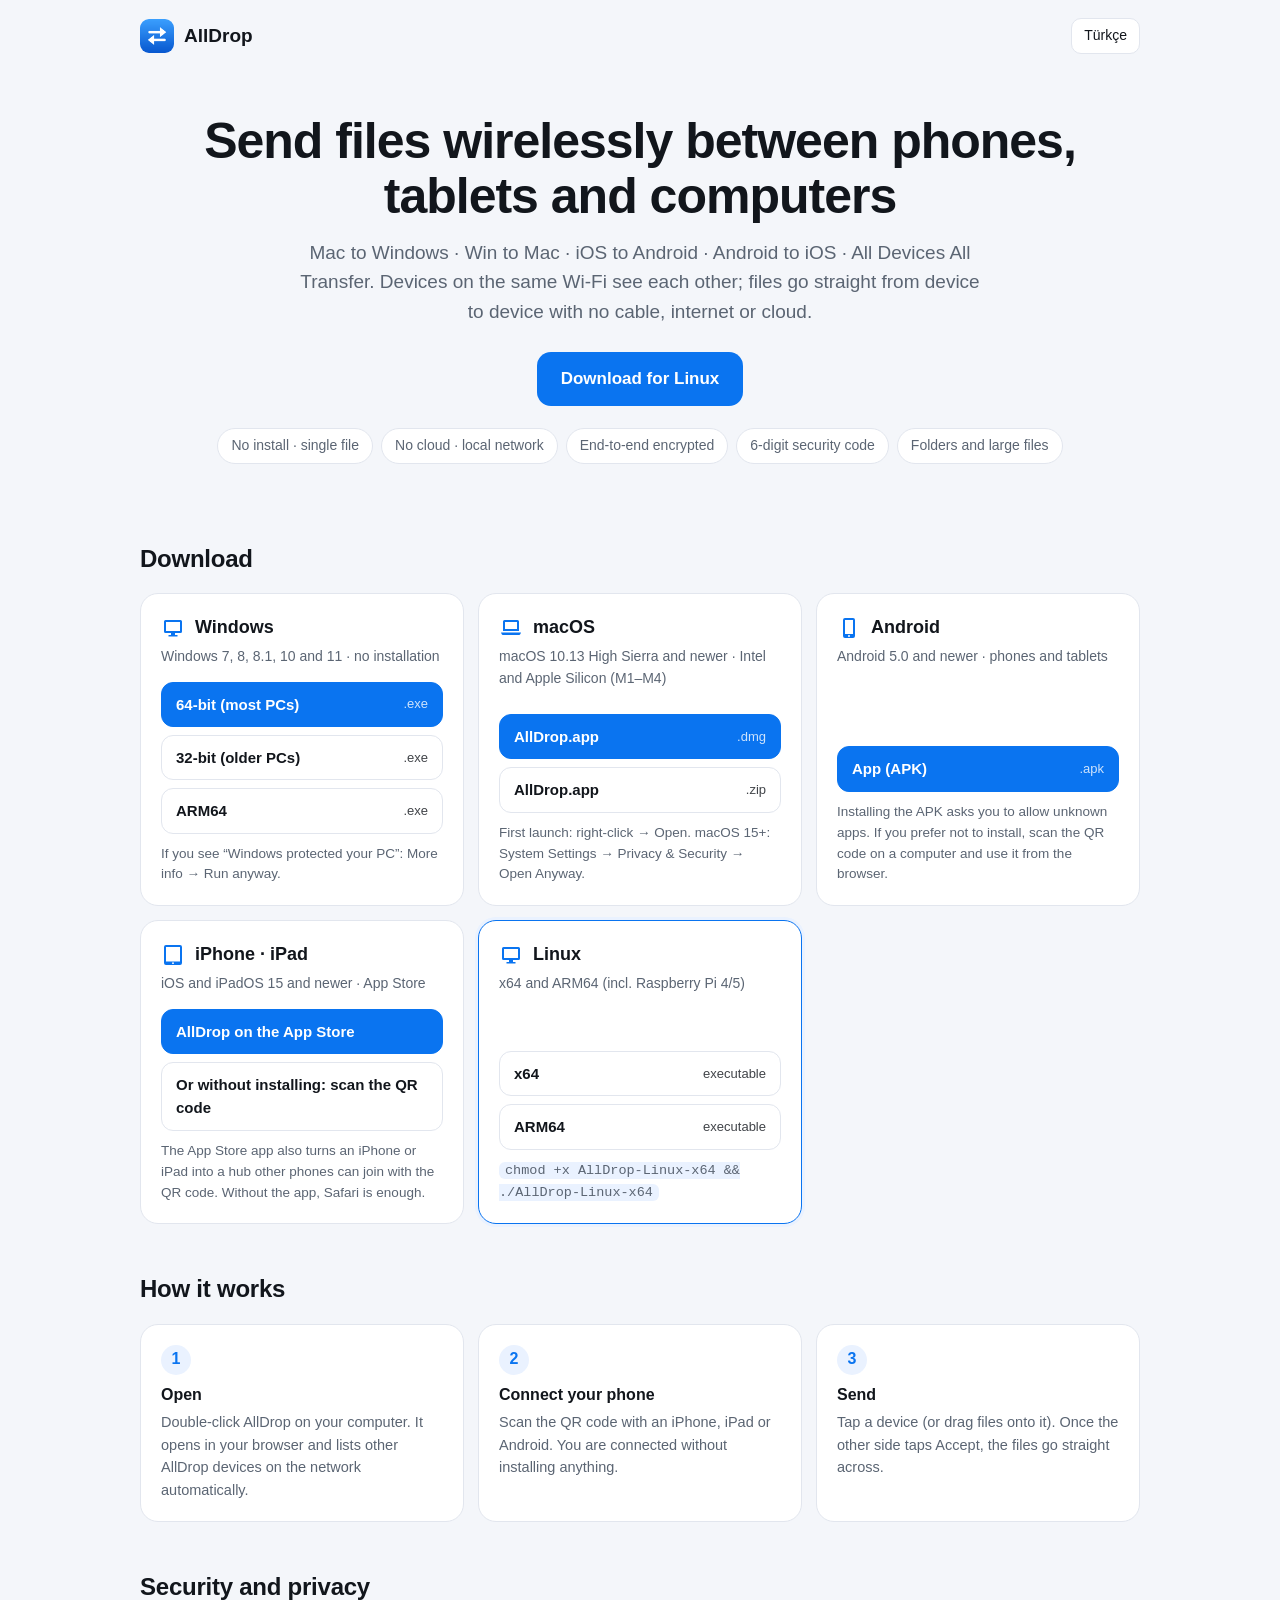
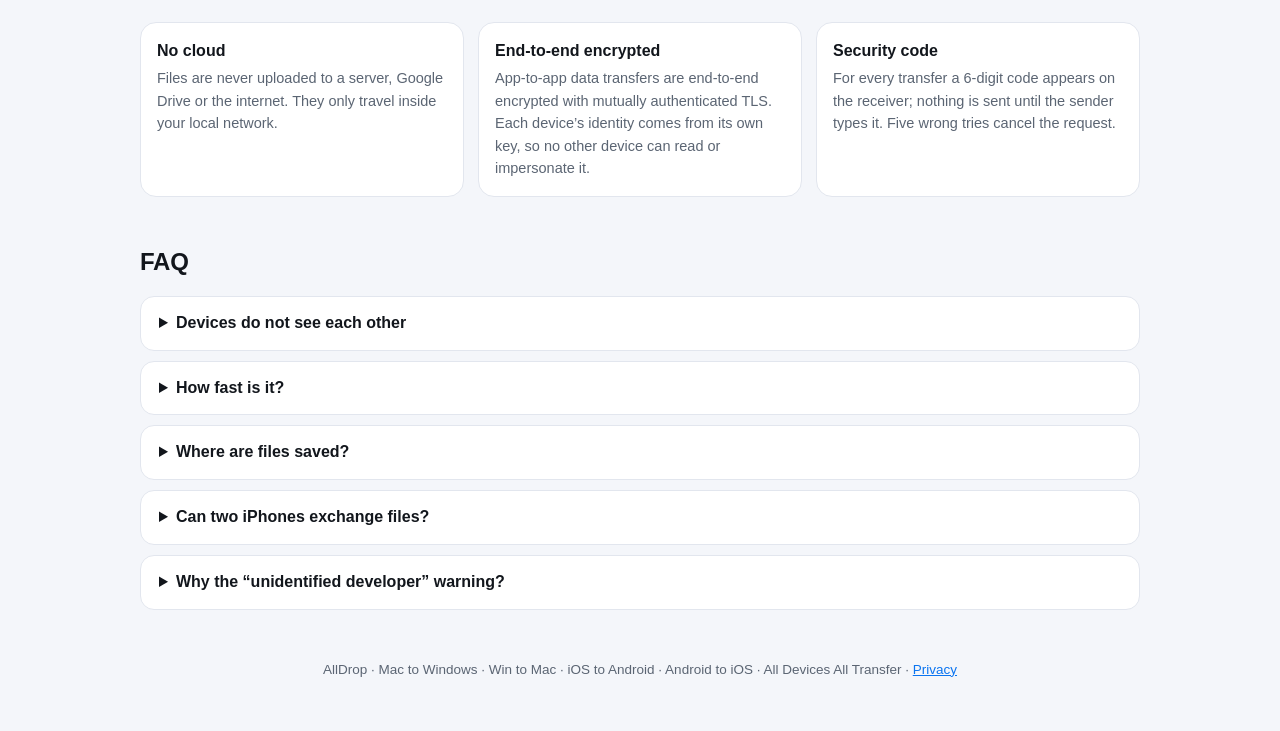
==== commit bd870929: "Security hardening + attack test suite + download buttons Security: - Add engine/security_test.go: r" ====
--- a/docs/index.html
+++ b/docs/index.html
@@ -100,7 +100,8 @@
       <h3><svg viewBox="0 0 24 24"><path fill="currentColor" d="M5.5 4h13A1.5 1.5 0 0 1 20 5.5V15H4V5.5A1.5 1.5 0 0 1 5.5 4zM6 6v7h12V6H6zM2 16.5h20l-.6 1.6a1.5 1.5 0 0 1-1.4.9H4a1.5 1.5 0 0 1-1.4-.9L2 16.5z"/></svg>macOS</h3>
       <p class="req" data-t="macReq">macOS 10.13 High Sierra ve sonrası · Intel ve Apple Silicon (M1–M4)</p>
       <div class="btns">
-        <a class="btn primary" data-file="AllDrop-macOS.zip" href="#"><b data-t="macBtn">AllDrop.app</b><span>.zip</span></a>
+        <a class="btn primary" data-file="AllDrop-macOS.dmg" href="#"><b data-t="macBtn">AllDrop.app</b><span>.dmg</span></a>
+        <a class="btn" data-file="AllDrop-macOS.zip" href="#"><b>AllDrop.app</b><span>.zip</span></a>
       </div>
       <p class="note" data-t="macNote">İlk açılışta: sağ tık → Aç. macOS 15+: Sistem Ayarları → Gizlilik ve Güvenlik → Yine de Aç.</p>
     </div>
@@ -159,9 +160,9 @@
 <script>
 // Set REPO to "owner/repository" to point the buttons at GitHub Releases.
 // On GitHub Pages it is detected automatically; otherwise files are expected in ./downloads/.
-var REPO = '';
-// Set to the App Store link once the app is live, e.g. https://apps.apple.com/app/id1234567890
-var APP_STORE = '';
+var REPO = 'pilotmemorable/alldrop';
+// App Store link (live).
+var APP_STORE = 'https://apps.apple.com/app/id6830793977';
 var EN = {
   h1: 'Send files wirelessly between phones, tablets and computers',
   sub: 'Mac to Windows · Win to Mac · iOS to Android · Android to iOS · All Devices All Transfer. Devices on the same Wi-Fi see each other; files go straight from device to device with no cable, internet or cloud.',
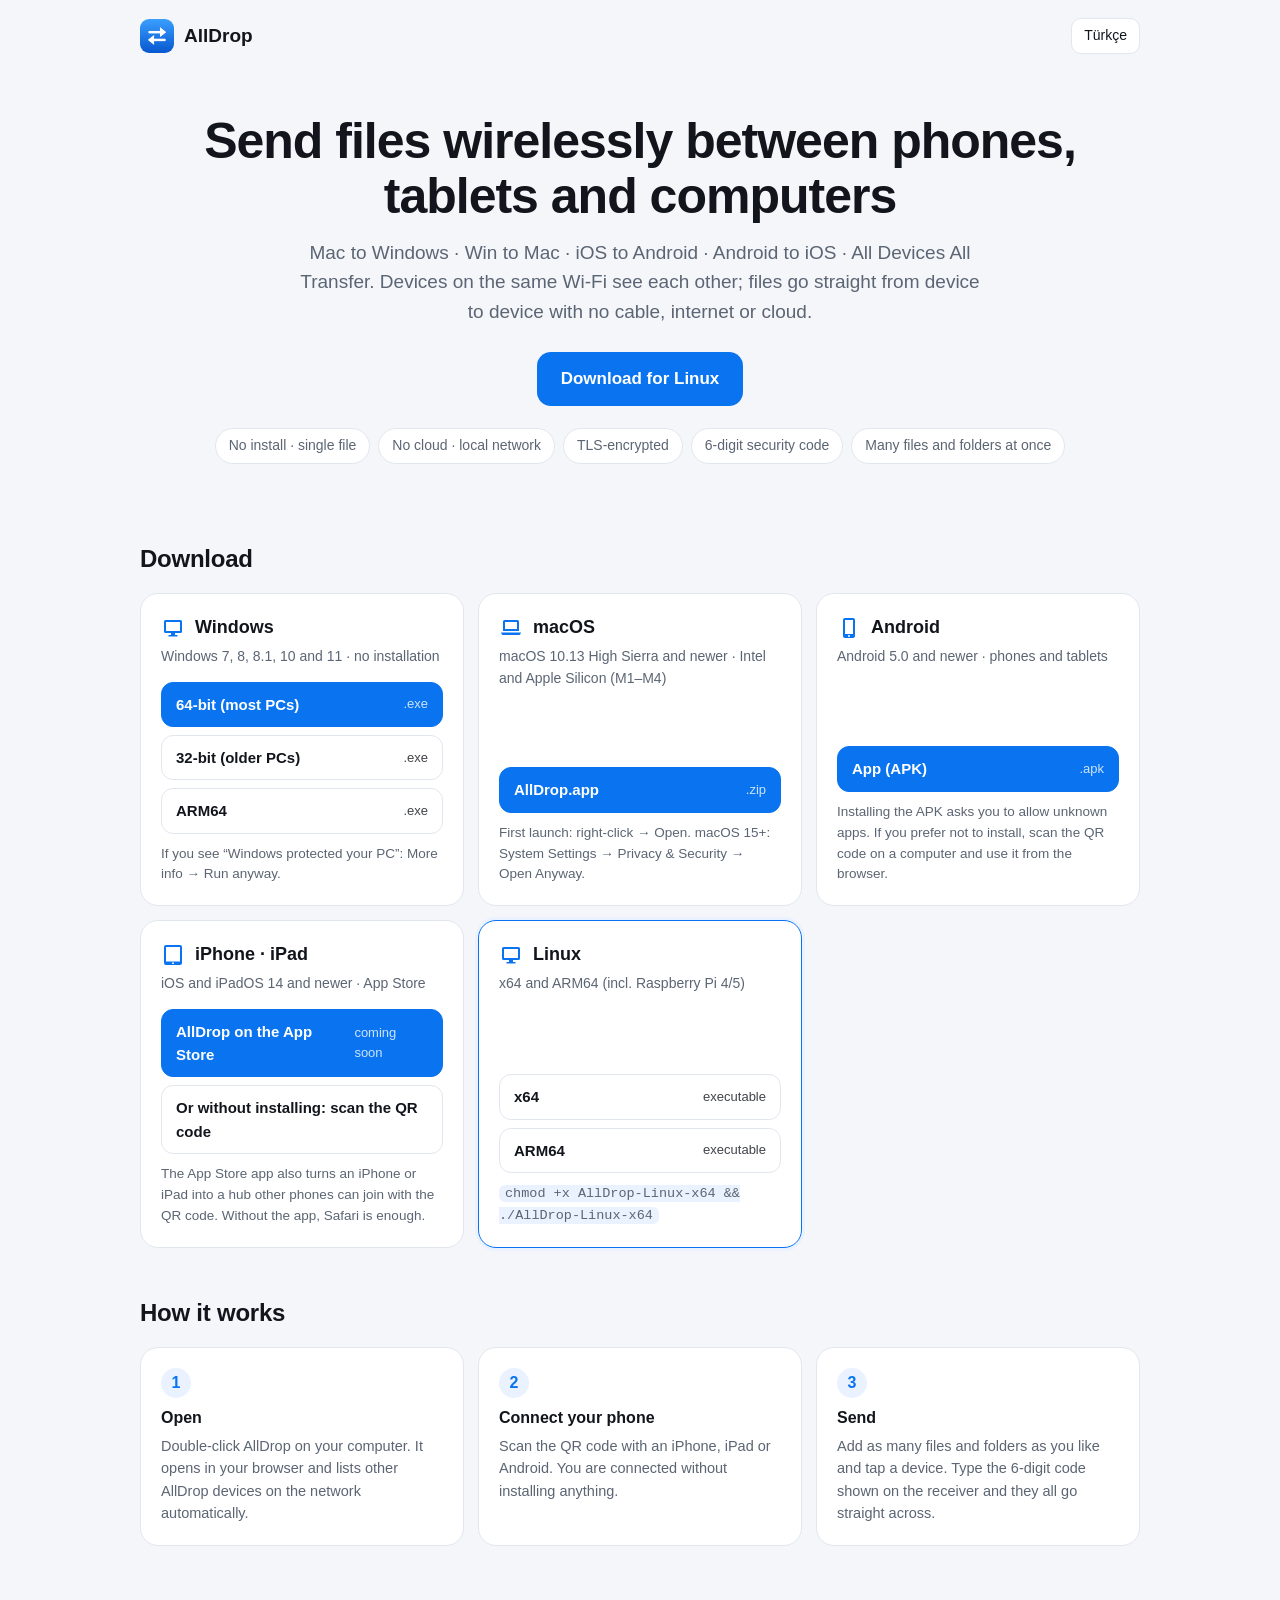
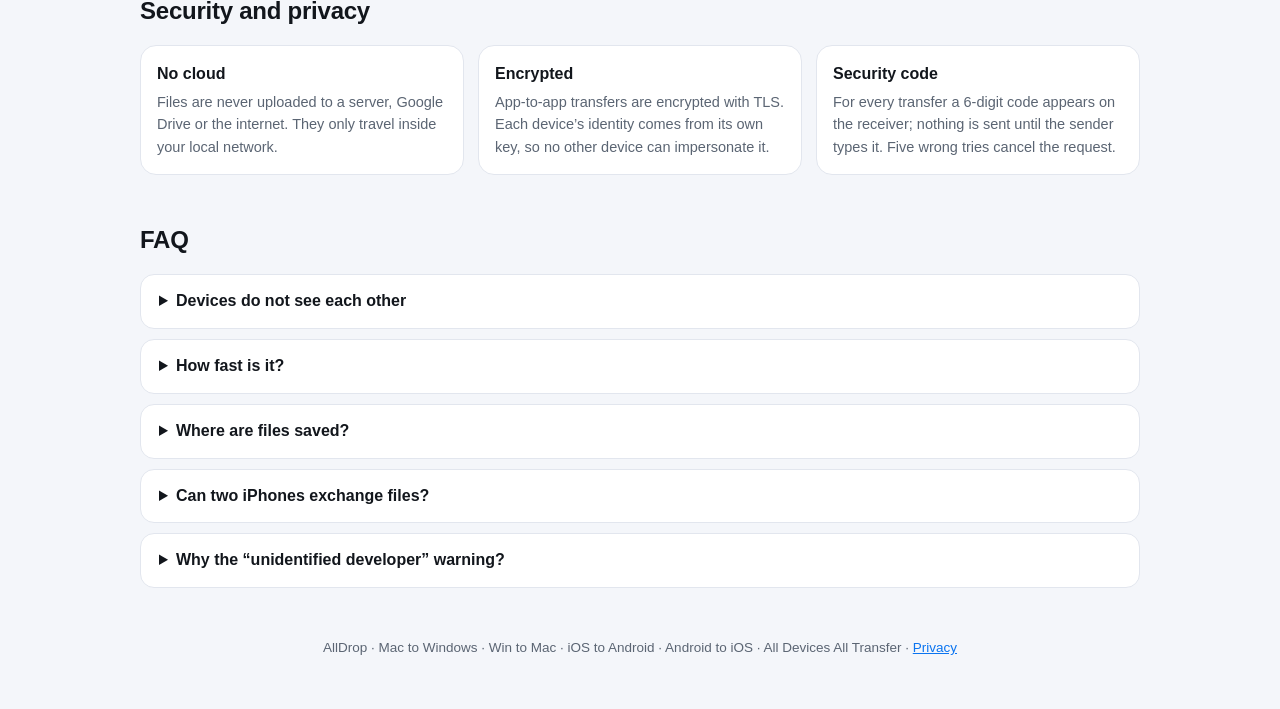
==== commit 5eaf8b96: "AllDrop 1.1.0: send many files and whole folders at once" ====
--- a/docs/index.html
+++ b/docs/index.html
@@ -78,9 +78,9 @@
     <div class="pills">
       <span class="pill" data-t="p1">Kurulum yok · tek dosya</span>
       <span class="pill" data-t="p2">Bulut yok · yerel ağ</span>
-      <span class="pill" data-t="p3">Uçtan uca şifreli</span>
+      <span class="pill" data-t="p3">TLS şifreli</span>
       <span class="pill" data-t="p4">6 haneli güvenlik kodu</span>
-      <span class="pill" data-t="p5">Klasör ve büyük dosya</span>
+      <span class="pill" data-t="p5">Aynı anda çok sayıda dosya ve klasör</span>
     </div>
   </section>
 
@@ -100,8 +100,7 @@
       <h3><svg viewBox="0 0 24 24"><path fill="currentColor" d="M5.5 4h13A1.5 1.5 0 0 1 20 5.5V15H4V5.5A1.5 1.5 0 0 1 5.5 4zM6 6v7h12V6H6zM2 16.5h20l-.6 1.6a1.5 1.5 0 0 1-1.4.9H4a1.5 1.5 0 0 1-1.4-.9L2 16.5z"/></svg>macOS</h3>
       <p class="req" data-t="macReq">macOS 10.13 High Sierra ve sonrası · Intel ve Apple Silicon (M1–M4)</p>
       <div class="btns">
-        <a class="btn primary" data-file="AllDrop-macOS.dmg" href="#"><b data-t="macBtn">AllDrop.app</b><span>.dmg</span></a>
-        <a class="btn" data-file="AllDrop-macOS.zip" href="#"><b>AllDrop.app</b><span>.zip</span></a>
+        <a class="btn primary" data-file="AllDrop-macOS.zip" href="#"><b data-t="macBtn">AllDrop.app</b><span>.zip</span></a>
       </div>
       <p class="note" data-t="macNote">İlk açılışta: sağ tık → Aç. macOS 15+: Sistem Ayarları → Gizlilik ve Güvenlik → Yine de Aç.</p>
     </div>
@@ -115,7 +114,7 @@
     </div>
     <div class="card" data-os="ios">
       <h3><svg viewBox="0 0 24 24"><path fill="currentColor" d="M5 2h14a2 2 0 0 1 2 2v16a2 2 0 0 1-2 2H5a2 2 0 0 1-2-2V4a2 2 0 0 1 2-2zm0 2v14.5h14V4H5zm7 15.3a.9.9 0 1 0 0 1.8.9.9 0 0 0 0-1.8z"/></svg>iPhone · iPad</h3>
-      <p class="req" data-t="iosReq">iOS ve iPadOS 15 ve sonrası · App Store</p>
+      <p class="req" data-t="iosReq">iOS ve iPadOS 14 ve sonrası · App Store</p>
       <div class="btns">
         <a class="btn primary" id="appStore" href="#"><b data-t="iosBtn">App Store'da AllDrop</b><span data-t="soon">yakında</span></a>
         <div class="btn"><b data-t="iosWeb">Ya da kurmadan: QR kodu kamerayla okutun</b></div>
@@ -137,13 +136,13 @@
   <div class="steps">
     <div class="step"><h4 data-t="s1h">Açın</h4><p data-t="s1">Bilgisayarda AllDrop'e çift tıklayın. Tarayıcınızda AllDrop ekranı açılır; aynı ağdaki diğer AllDrop'ler kendiliğinden listelenir.</p></div>
     <div class="step"><h4 data-t="s2h">Telefonu bağlayın</h4><p data-t="s2">iPhone, iPad ya da Android ile ekrandaki QR kodu okutun. Hiçbir şey kurmadan bağlanırsınız.</p></div>
-    <div class="step"><h4 data-t="s3h">Gönderin</h4><p data-t="s3">Bir cihaza dokunun (ya da dosyaları üzerine sürükleyin). Karşı taraf “Kabul et” deyince dosyalar doğrudan aktarılır.</p></div>
+    <div class="step"><h4 data-t="s3h">Gönderin</h4><p data-t="s3">İstediğiniz kadar dosya ve klasörü listeye ekleyip bir cihaza dokunun. Alıcının ekranındaki 6 haneli kodu girince hepsi birlikte doğrudan aktarılır.</p></div>
   </div>
 
   <h2 data-t="secH">Güvenlik ve gizlilik</h2>
   <div class="sec">
     <div><b data-t="sec1h">Bulut yok</b><p data-t="sec1">Dosyalar hiçbir sunucuya, Google Drive'a ya da internete yüklenmez. Yalnızca yerel ağınızda dolaşır.</p></div>
-    <div><b data-t="sec2h">Uçtan uca şifreli</b><p data-t="sec2">Uygulamalar arası veri aktarımı uçtan uca, karşılıklı TLS ile şifrelenir. Her cihazın kimliği kendi anahtarından türetilir; başka hiçbir cihaz onu okuyamaz ya da taklit edemez.</p></div>
+    <div><b data-t="sec2h">Şifreli</b><p data-t="sec2">Uygulamalar arası aktarım TLS ile şifrelenir. Her cihazın kimliği kendi anahtarından türetilir, başka bir cihaz onu taklit edemez.</p></div>
     <div><b data-t="sec3h">Güvenlik kodu</b><p data-t="sec3">Her gönderimde alıcının ekranında 6 haneli bir kod çıkar; gönderen bu kodu girmeden aktarım başlamaz. Beş yanlış denemede istek iptal olur.</p></div>
   </div>
 
@@ -160,27 +159,27 @@
 <script>
 // Set REPO to "owner/repository" to point the buttons at GitHub Releases.
 // On GitHub Pages it is detected automatically; otherwise files are expected in ./downloads/.
-var REPO = 'pilotmemorable/alldrop';
-// App Store link (live).
-var APP_STORE = 'https://apps.apple.com/app/id6830793977';
+var REPO = '';
+// Set to the App Store link once the app is live, e.g. https://apps.apple.com/app/id1234567890
+var APP_STORE = '';
 var EN = {
   h1: 'Send files wirelessly between phones, tablets and computers',
   sub: 'Mac to Windows · Win to Mac · iOS to Android · Android to iOS · All Devices All Transfer. Devices on the same Wi-Fi see each other; files go straight from device to device with no cable, internet or cloud.',
-  ctaAll: 'Downloads', p1: 'No install · single file', p2: 'No cloud · local network', p3: 'End-to-end encrypted', p4: '6-digit security code', p5: 'Folders and large files',
+  ctaAll: 'Downloads', p1: 'No install · single file', p2: 'No cloud · local network', p3: 'TLS-encrypted', p4: '6-digit security code', p5: 'Many files and folders at once',
   dl: 'Download', winReq: 'Windows 7, 8, 8.1, 10 and 11 · no installation', w64: '64-bit (most PCs)', w32: '32-bit (older PCs)',
   winNote: 'If you see “Windows protected your PC”: More info → Run anyway.',
   macReq: 'macOS 10.13 High Sierra and newer · Intel and Apple Silicon (M1–M4)', macBtn: 'AllDrop.app',
   macNote: 'First launch: right-click → Open. macOS 15+: System Settings → Privacy & Security → Open Anyway.',
   andReq: 'Android 5.0 and newer · phones and tablets', apk: 'App (APK)',
   andNote: 'Installing the APK asks you to allow unknown apps. If you prefer not to install, scan the QR code on a computer and use it from the browser.',
-  iosReq: 'iOS and iPadOS 15 and newer · App Store', iosBtn: 'AllDrop on the App Store', soon: 'coming soon', iosWeb: 'Or without installing: scan the QR code',
+  iosReq: 'iOS and iPadOS 14 and newer · App Store', iosBtn: 'AllDrop on the App Store', soon: 'coming soon', iosWeb: 'Or without installing: scan the QR code',
   iosNote: 'The App Store app also turns an iPhone or iPad into a hub other phones can join with the QR code. Without the app, Safari is enough.',
   linReq: 'x64 and ARM64 (incl. Raspberry Pi 4/5)', bin: 'executable',
   how: 'How it works', s1h: 'Open', s1: 'Double-click AllDrop on your computer. It opens in your browser and lists other AllDrop devices on the network automatically.',
   s2h: 'Connect your phone', s2: 'Scan the QR code with an iPhone, iPad or Android. You are connected without installing anything.',
-  s3h: 'Send', s3: 'Tap a device (or drag files onto it). Once the other side taps Accept, the files go straight across.',
+  s3h: 'Send', s3: 'Add as many files and folders as you like and tap a device. Type the 6-digit code shown on the receiver and they all go straight across.',
   secH: 'Security and privacy', sec1h: 'No cloud', sec1: 'Files are never uploaded to a server, Google Drive or the internet. They only travel inside your local network.',
-  sec2h: 'End-to-end encrypted', sec2: 'App-to-app data transfers are end-to-end encrypted with mutually authenticated TLS. Each device’s identity comes from its own key, so no other device can read or impersonate it.',
+  sec2h: 'Encrypted', sec2: 'App-to-app transfers are encrypted with TLS. Each device’s identity comes from its own key, so no other device can impersonate it.',
   sec3h: 'Security code', sec3: 'For every transfer a 6-digit code appears on the receiver; nothing is sent until the sender types it. Five wrong tries cancel the request.',
   faqH: 'FAQ', f1q: 'Devices do not see each other',
   f1a: 'Make sure both are on the same Wi-Fi (guest networks may isolate devices). On Windows use Settings → “Allow through Windows Firewall”. If needed, use Settings → “Add a device by IP address”.',
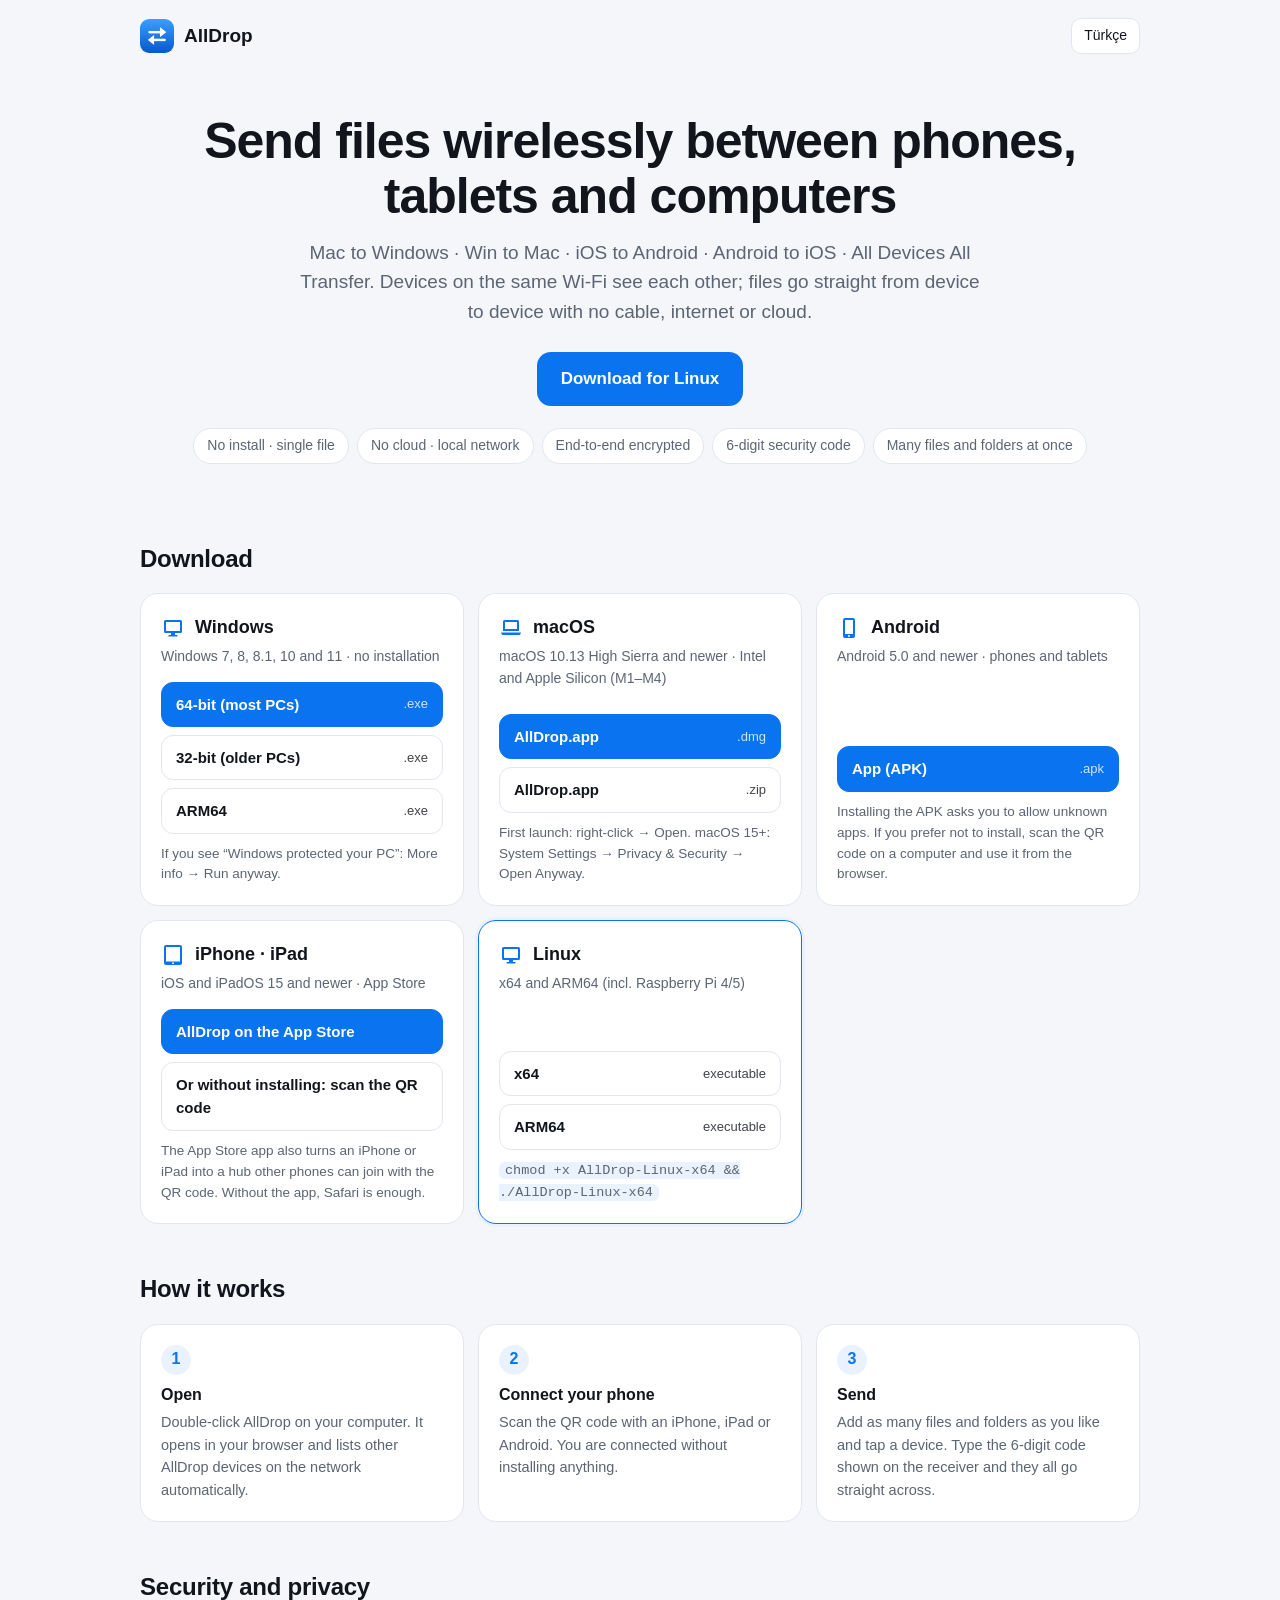
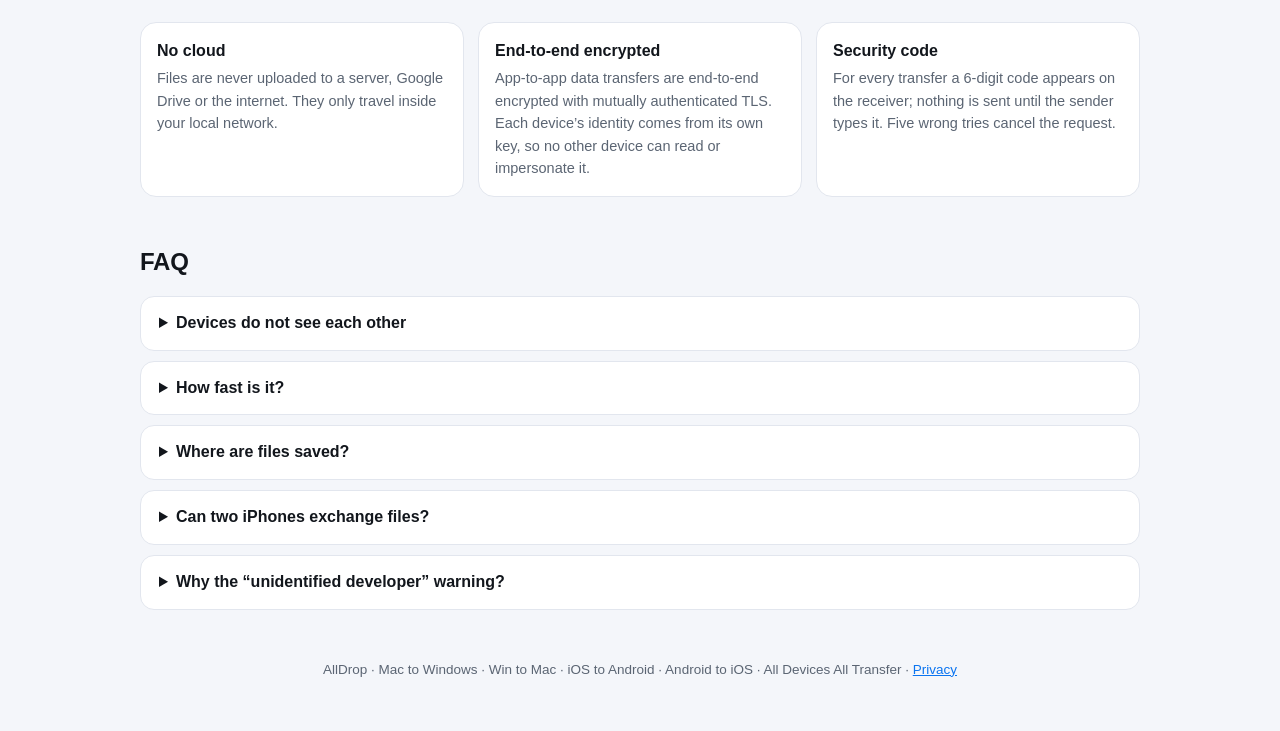
==== commit 3865a714: "AllDrop 1.1.0: send many files and whole folders at once - "To send" tray: add any number of files, " ====
--- a/docs/index.html
+++ b/docs/index.html
@@ -78,7 +78,7 @@
     <div class="pills">
       <span class="pill" data-t="p1">Kurulum yok · tek dosya</span>
       <span class="pill" data-t="p2">Bulut yok · yerel ağ</span>
-      <span class="pill" data-t="p3">TLS şifreli</span>
+      <span class="pill" data-t="p3">Uçtan uca şifreli</span>
       <span class="pill" data-t="p4">6 haneli güvenlik kodu</span>
       <span class="pill" data-t="p5">Aynı anda çok sayıda dosya ve klasör</span>
     </div>
@@ -100,7 +100,8 @@
       <h3><svg viewBox="0 0 24 24"><path fill="currentColor" d="M5.5 4h13A1.5 1.5 0 0 1 20 5.5V15H4V5.5A1.5 1.5 0 0 1 5.5 4zM6 6v7h12V6H6zM2 16.5h20l-.6 1.6a1.5 1.5 0 0 1-1.4.9H4a1.5 1.5 0 0 1-1.4-.9L2 16.5z"/></svg>macOS</h3>
       <p class="req" data-t="macReq">macOS 10.13 High Sierra ve sonrası · Intel ve Apple Silicon (M1–M4)</p>
       <div class="btns">
-        <a class="btn primary" data-file="AllDrop-macOS.zip" href="#"><b data-t="macBtn">AllDrop.app</b><span>.zip</span></a>
+        <a class="btn primary" data-file="AllDrop-macOS.dmg" href="#"><b data-t="macBtn">AllDrop.app</b><span>.dmg</span></a>
+        <a class="btn" data-file="AllDrop-macOS.zip" href="#"><b>AllDrop.app</b><span>.zip</span></a>
       </div>
       <p class="note" data-t="macNote">İlk açılışta: sağ tık → Aç. macOS 15+: Sistem Ayarları → Gizlilik ve Güvenlik → Yine de Aç.</p>
     </div>
@@ -114,7 +115,7 @@
     </div>
     <div class="card" data-os="ios">
       <h3><svg viewBox="0 0 24 24"><path fill="currentColor" d="M5 2h14a2 2 0 0 1 2 2v16a2 2 0 0 1-2 2H5a2 2 0 0 1-2-2V4a2 2 0 0 1 2-2zm0 2v14.5h14V4H5zm7 15.3a.9.9 0 1 0 0 1.8.9.9 0 0 0 0-1.8z"/></svg>iPhone · iPad</h3>
-      <p class="req" data-t="iosReq">iOS ve iPadOS 14 ve sonrası · App Store</p>
+      <p class="req" data-t="iosReq">iOS ve iPadOS 15 ve sonrası · App Store</p>
       <div class="btns">
         <a class="btn primary" id="appStore" href="#"><b data-t="iosBtn">App Store'da AllDrop</b><span data-t="soon">yakında</span></a>
         <div class="btn"><b data-t="iosWeb">Ya da kurmadan: QR kodu kamerayla okutun</b></div>
@@ -142,7 +143,7 @@
   <h2 data-t="secH">Güvenlik ve gizlilik</h2>
   <div class="sec">
     <div><b data-t="sec1h">Bulut yok</b><p data-t="sec1">Dosyalar hiçbir sunucuya, Google Drive'a ya da internete yüklenmez. Yalnızca yerel ağınızda dolaşır.</p></div>
-    <div><b data-t="sec2h">Şifreli</b><p data-t="sec2">Uygulamalar arası aktarım TLS ile şifrelenir. Her cihazın kimliği kendi anahtarından türetilir, başka bir cihaz onu taklit edemez.</p></div>
+    <div><b data-t="sec2h">Uçtan uca şifreli</b><p data-t="sec2">Uygulamalar arası veri aktarımı uçtan uca, karşılıklı TLS ile şifrelenir. Her cihazın kimliği kendi anahtarından türetilir; başka hiçbir cihaz onu okuyamaz ya da taklit edemez.</p></div>
     <div><b data-t="sec3h">Güvenlik kodu</b><p data-t="sec3">Her gönderimde alıcının ekranında 6 haneli bir kod çıkar; gönderen bu kodu girmeden aktarım başlamaz. Beş yanlış denemede istek iptal olur.</p></div>
   </div>
 
@@ -159,27 +160,27 @@
 <script>
 // Set REPO to "owner/repository" to point the buttons at GitHub Releases.
 // On GitHub Pages it is detected automatically; otherwise files are expected in ./downloads/.
-var REPO = '';
-// Set to the App Store link once the app is live, e.g. https://apps.apple.com/app/id1234567890
-var APP_STORE = '';
+var REPO = 'pilotmemorable/alldrop';
+// App Store link (live).
+var APP_STORE = 'https://apps.apple.com/app/id6830793977';
 var EN = {
   h1: 'Send files wirelessly between phones, tablets and computers',
   sub: 'Mac to Windows · Win to Mac · iOS to Android · Android to iOS · All Devices All Transfer. Devices on the same Wi-Fi see each other; files go straight from device to device with no cable, internet or cloud.',
-  ctaAll: 'Downloads', p1: 'No install · single file', p2: 'No cloud · local network', p3: 'TLS-encrypted', p4: '6-digit security code', p5: 'Many files and folders at once',
+  ctaAll: 'Downloads', p1: 'No install · single file', p2: 'No cloud · local network', p3: 'End-to-end encrypted', p4: '6-digit security code', p5: 'Many files and folders at once',
   dl: 'Download', winReq: 'Windows 7, 8, 8.1, 10 and 11 · no installation', w64: '64-bit (most PCs)', w32: '32-bit (older PCs)',
   winNote: 'If you see “Windows protected your PC”: More info → Run anyway.',
   macReq: 'macOS 10.13 High Sierra and newer · Intel and Apple Silicon (M1–M4)', macBtn: 'AllDrop.app',
   macNote: 'First launch: right-click → Open. macOS 15+: System Settings → Privacy & Security → Open Anyway.',
   andReq: 'Android 5.0 and newer · phones and tablets', apk: 'App (APK)',
   andNote: 'Installing the APK asks you to allow unknown apps. If you prefer not to install, scan the QR code on a computer and use it from the browser.',
-  iosReq: 'iOS and iPadOS 14 and newer · App Store', iosBtn: 'AllDrop on the App Store', soon: 'coming soon', iosWeb: 'Or without installing: scan the QR code',
+  iosReq: 'iOS and iPadOS 15 and newer · App Store', iosBtn: 'AllDrop on the App Store', soon: 'coming soon', iosWeb: 'Or without installing: scan the QR code',
   iosNote: 'The App Store app also turns an iPhone or iPad into a hub other phones can join with the QR code. Without the app, Safari is enough.',
   linReq: 'x64 and ARM64 (incl. Raspberry Pi 4/5)', bin: 'executable',
   how: 'How it works', s1h: 'Open', s1: 'Double-click AllDrop on your computer. It opens in your browser and lists other AllDrop devices on the network automatically.',
   s2h: 'Connect your phone', s2: 'Scan the QR code with an iPhone, iPad or Android. You are connected without installing anything.',
   s3h: 'Send', s3: 'Add as many files and folders as you like and tap a device. Type the 6-digit code shown on the receiver and they all go straight across.',
   secH: 'Security and privacy', sec1h: 'No cloud', sec1: 'Files are never uploaded to a server, Google Drive or the internet. They only travel inside your local network.',
-  sec2h: 'Encrypted', sec2: 'App-to-app transfers are encrypted with TLS. Each device’s identity comes from its own key, so no other device can impersonate it.',
+  sec2h: 'End-to-end encrypted', sec2: 'App-to-app data transfers are end-to-end encrypted with mutually authenticated TLS. Each device’s identity comes from its own key, so no other device can read or impersonate it.',
   sec3h: 'Security code', sec3: 'For every transfer a 6-digit code appears on the receiver; nothing is sent until the sender types it. Five wrong tries cancel the request.',
   faqH: 'FAQ', f1q: 'Devices do not see each other',
   f1a: 'Make sure both are on the same Wi-Fi (guest networks may isolate devices). On Windows use Settings → “Allow through Windows Firewall”. If needed, use Settings → “Add a device by IP address”.',
